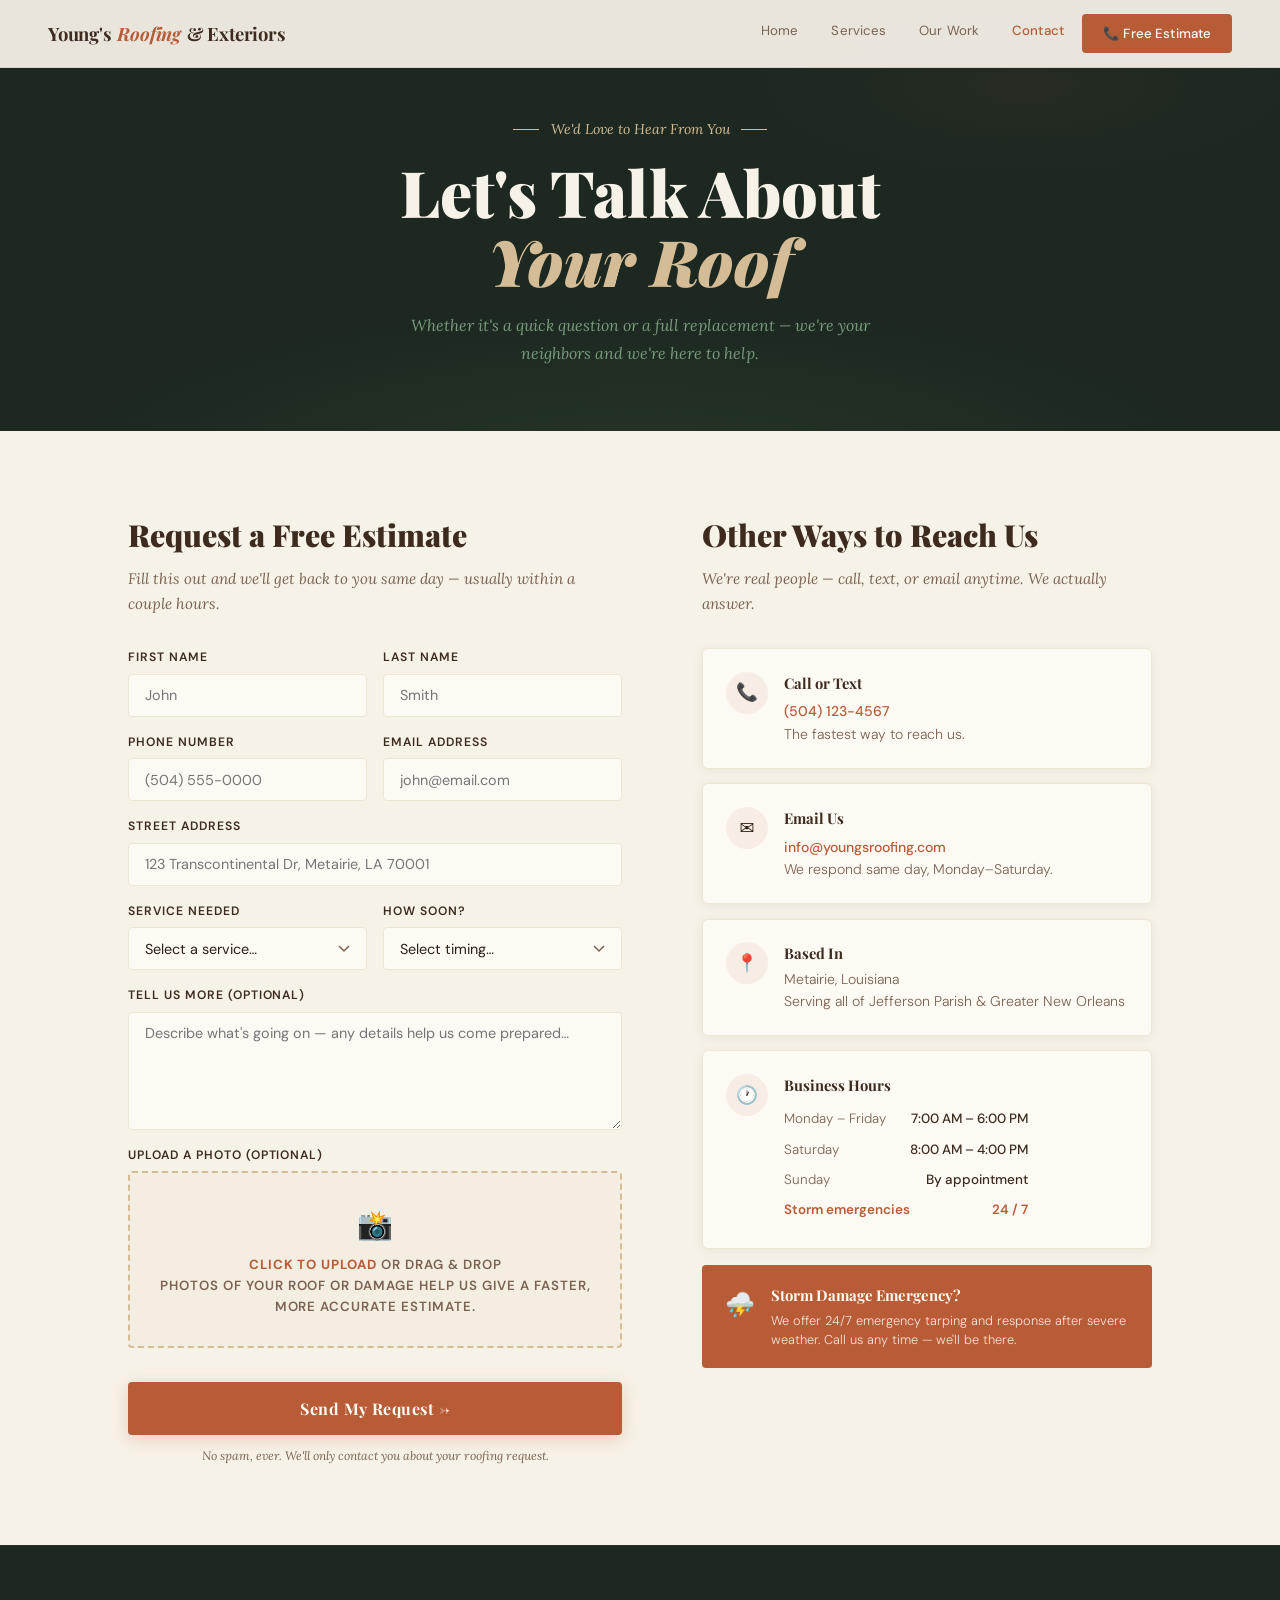
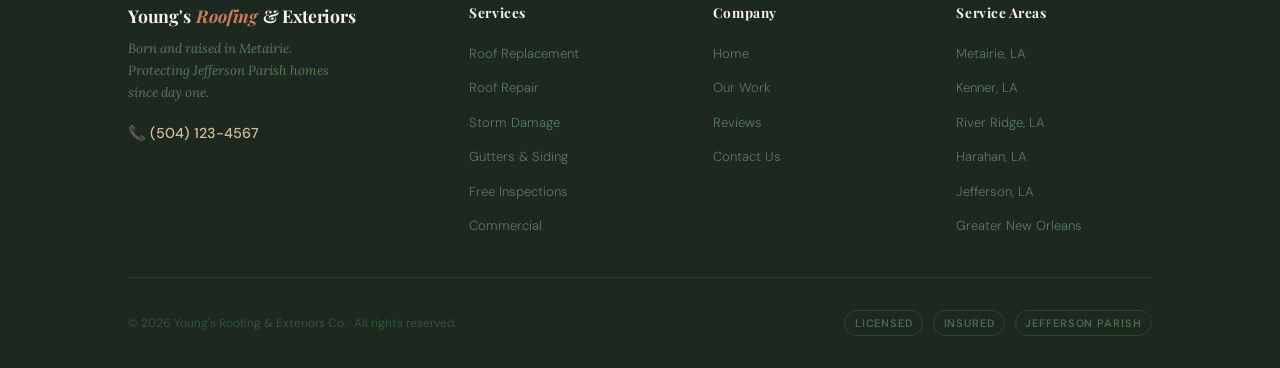
==== contact.html @ 8032e264 "Add files via upload" ====
<!DOCTYPE html>
<html lang="en">
<head>
  <meta charset="UTF-8"/>
  <meta name="viewport" content="width=device-width, initial-scale=1.0"/>
  <title>Contact — Young's Roofing & Exteriors Co.</title>
  <link rel="stylesheet" href="style.css"/>
  <style>
    /* ── LAYOUT ── */
    .contact-body { padding: 5rem 0; }
    .contact-grid {
      display: grid; grid-template-columns: 1.1fr 1fr;
      gap: 5rem; align-items: start;
    }

    /* ── FORM ── */
    .form-block h2 {
      font-family: var(--font-display); font-size: 1.9rem; font-weight: 900;
      color: var(--brown); margin-bottom: 0.4rem;
    }
    .form-block > .subtitle {
      font-family: var(--font-body); font-style: italic;
      color: var(--muted); font-size: 0.95rem; margin-bottom: 2rem; line-height: 1.65;
    }

    .form-row { display: grid; grid-template-columns: 1fr 1fr; gap: 1rem; }
    .field { display: flex; flex-direction: column; gap: 0.38rem; margin-bottom: 1rem; }
    .field label {
      font-size: 0.76rem; font-weight: 600;
      letter-spacing: 0.08em; text-transform: uppercase; color: var(--brown);
    }
    .field input, .field select, .field textarea {
      background: var(--white); border: 1.5px solid var(--parchment);
      border-radius: var(--radius);
      padding: 0.72rem 1rem;
      font-family: var(--font-ui); font-size: 0.9rem; color: var(--text);
      transition: border-color 0.2s, box-shadow 0.2s; outline: none;
      appearance: none;
    }
    .field input:focus, .field select:focus, .field textarea:focus {
      border-color: var(--brick);
      box-shadow: 0 0 0 3px rgba(184,92,56,0.1);
    }
    .field textarea { resize: vertical; min-height: 118px; }
    .field select {
      background-image: url("data:image/svg+xml,%3Csvg xmlns='http://www.w3.org/2000/svg' width='12' height='8'%3E%3Cpath d='M1 1l5 5 5-5' stroke='%237a6352' stroke-width='1.5' fill='none'/%3E%3C/svg%3E");
      background-repeat: no-repeat; background-position: right 1rem center;
      padding-right: 2.5rem;
    }

    /* upload zone */
    .upload-zone {
      border: 2px dashed var(--tan); border-radius: var(--radius);
      padding: 1.8rem; text-align: center; cursor: pointer;
      background: rgba(212,188,150,0.07);
      transition: border-color 0.2s, background 0.2s;
      display: block;
    }
    .upload-zone:hover { border-color: var(--brick); background: rgba(184,92,56,0.04); }
    .upload-zone input { display: none; }
    .upload-icon { font-size: 1.8rem; margin-bottom: 0.45rem; display: block; }
    .upload-zone p { font-size: 0.83rem; color: var(--muted); line-height: 1.55; }
    .upload-zone p strong { color: var(--brick); }

    /* submit */
    .btn-submit {
      width: 100%; background: var(--brick); color: var(--white);
      padding: 1rem; border: none; border-radius: var(--radius);
      font-family: var(--font-display); font-weight: 700; font-size: 1rem;
      letter-spacing: 0.03em; cursor: pointer; margin-top: 1.1rem;
      transition: background 0.2s, transform 0.15s, box-shadow 0.2s;
      box-shadow: 0 4px 18px rgba(184,92,56,0.24);
    }
    .btn-submit:hover { background: var(--brick-dark); transform: translateY(-2px); box-shadow: 0 8px 28px rgba(184,92,56,0.34); }
    .form-note {
      font-size: 0.76rem; color: var(--muted); text-align: center;
      margin-top: 0.7rem; font-family: var(--font-body); font-style: italic;
    }
    .success-msg {
      display: none; background: #eaf5ea; border: 1px solid #a8d4a8;
      border-radius: var(--radius); padding: 1.4rem; text-align: center; margin-top: 1rem;
    }
    .success-msg.show { display: block; }
    .success-msg p { color: var(--moss); font-family: var(--font-body); font-style: italic; font-size: 0.93rem; }

    /* ── INFO COLUMN ── */
    .info-block h2 {
      font-family: var(--font-display); font-size: 1.9rem; font-weight: 900;
      color: var(--brown); margin-bottom: 0.4rem;
    }
    .info-block > .subtitle {
      font-family: var(--font-body); font-style: italic;
      color: var(--muted); font-size: 0.95rem; margin-bottom: 2rem; line-height: 1.65;
    }

    .info-card {
      display: flex; align-items: flex-start; gap: 1rem;
      padding: 1.4rem; margin-bottom: 0.9rem;
    }
    .info-icon {
      width: 42px; height: 42px; flex-shrink: 0;
      background: var(--brick-faint);
      border-radius: 50%;
      display: flex; align-items: center; justify-content: center; font-size: 1.1rem;
    }
    .info-card h3 {
      font-family: var(--font-display); font-weight: 700;
      font-size: 0.92rem; color: var(--brown); margin-bottom: 0.2rem;
    }
    .info-card p, .info-card a {
      font-size: 0.88rem; color: var(--muted); line-height: 1.55; text-decoration: none;
    }
    .info-card a { color: var(--brick); font-weight: 500; transition: color 0.2s; }
    .info-card a:hover { color: var(--brick-dark); }

    .hours-table { width: 100%; font-size: 0.84rem; border-collapse: collapse; margin-top: 0.4rem; }
    .hours-table td { padding: 0.28rem 0; color: var(--muted); }
    .hours-table tr td:last-child { text-align: right; color: var(--brown); font-weight: 500; }
    .hours-table tr.emerg td { color: var(--brick); font-weight: 600; }

    .emergency-card {
      background: var(--brick); color: var(--white);
      border-radius: var(--radius); padding: 1.2rem 1.4rem;
      display: flex; align-items: flex-start; gap: 1rem; margin-top: 1rem;
    }
    .emergency-card .em-icon { font-size: 1.5rem; flex-shrink: 0; margin-top: 0.1rem; }
    .emergency-card h4 { font-family: var(--font-display); font-weight: 700; font-size: 0.93rem; margin-bottom: 0.18rem; }
    .emergency-card p { font-size: 0.8rem; opacity: 0.85; line-height: 1.5; }

    @media (max-width: 960px) {
      .contact-grid { grid-template-columns: 1fr; gap: 3.5rem; }
      .form-row { grid-template-columns: 1fr; }
      .contact-body { padding: 3.5rem 0; }
    }
  </style>
</head>
<body data-page="contact">
<script src="shared.js"></script>

<div class="page-header">
  <div class="page-eyebrow">We'd Love to Hear From You</div>
  <h1>Let's Talk About<br><em>Your Roof</em></h1>
  <p>Whether it's a quick question or a full replacement — we're your neighbors and we're here to help.</p>
</div>

<section class="contact-body">
  <div class="container">
    <div class="contact-grid">

      <!-- FORM -->
      <div class="form-block anim-up">
        <h2>Request a Free Estimate</h2>
        <p class="subtitle">Fill this out and we'll get back to you same day — usually within a couple hours.</p>

        <div class="form-row">
          <div class="field"><label>First Name</label><input type="text" placeholder="John"/></div>
          <div class="field"><label>Last Name</label><input type="text" placeholder="Smith"/></div>
        </div>
        <div class="form-row">
          <div class="field"><label>Phone Number</label><input type="tel" placeholder="(504) 555-0000"/></div>
          <div class="field"><label>Email Address</label><input type="email" placeholder="john@email.com"/></div>
        </div>
        <div class="field"><label>Street Address</label><input type="text" placeholder="123 Transcontinental Dr, Metairie, LA 70001"/></div>
        <div class="form-row">
          <div class="field">
            <label>Service Needed</label>
            <select>
              <option value="">Select a service…</option>
              <option>Roof Replacement</option>
              <option>Roof Repair</option>
              <option>Storm / Hurricane Damage</option>
              <option>Gutters & Siding</option>
              <option>Free Inspection</option>
              <option>Insurance Claim Help</option>
              <option>Commercial Roofing</option>
              <option>Not Sure — Need Advice</option>
            </select>
          </div>
          <div class="field">
            <label>How Soon?</label>
            <select>
              <option value="">Select timing…</option>
              <option>Emergency — ASAP</option>
              <option>Within the week</option>
              <option>Within the month</option>
              <option>Just planning ahead</option>
            </select>
          </div>
        </div>
        <div class="field"><label>Tell Us More (Optional)</label><textarea placeholder="Describe what's going on — any details help us come prepared…"></textarea></div>
        <div class="field">
          <label>Upload a Photo (Optional)</label>
          <label class="upload-zone" for="photo-upload" id="uploadZone">
            <span class="upload-icon">📸</span>
            <p><strong>Click to upload</strong> or drag & drop<br/>Photos of your roof or damage help us give a faster, more accurate estimate.</p>
            <input type="file" id="photo-upload" accept="image/*" multiple/>
          </label>
        </div>
        <button class="btn-submit" id="submitBtn" onclick="handleSubmit(event)">Send My Request →</button>
        <p class="form-note">No spam, ever. We'll only contact you about your roofing request.</p>
        <div class="success-msg" id="successMsg">
          <p>✅ Got it! We'll be in touch within a few hours. In the meantime, feel free to call us at (504) 123-4567.</p>
        </div>
      </div>

      <!-- INFO -->
      <div class="info-block anim-up-2">
        <h2>Other Ways to Reach Us</h2>
        <p class="subtitle">We're real people — call, text, or email anytime. We actually answer.</p>

        <div class="card info-card">
          <div class="info-icon">📞</div>
          <div><h3>Call or Text</h3><a href="tel:+15041234567">(504) 123-4567</a><p>The fastest way to reach us.</p></div>
        </div>
        <div class="card info-card">
          <div class="info-icon">✉️</div>
          <div><h3>Email Us</h3><a href="mailto:info@youngsroofing.com">info@youngsroofing.com</a><p>We respond same day, Monday–Saturday.</p></div>
        </div>
        <div class="card info-card">
          <div class="info-icon">📍</div>
          <div><h3>Based In</h3><p>Metairie, Louisiana<br/>Serving all of Jefferson Parish & Greater New Orleans</p></div>
        </div>
        <div class="card info-card">
          <div class="info-icon">🕐</div>
          <div>
            <h3>Business Hours</h3>
            <table class="hours-table">
              <tr><td>Monday – Friday</td><td>7:00 AM – 6:00 PM</td></tr>
              <tr><td>Saturday</td><td>8:00 AM – 4:00 PM</td></tr>
              <tr><td>Sunday</td><td>By appointment</td></tr>
              <tr class="emerg"><td>Storm emergencies</td><td>24 / 7</td></tr>
            </table>
          </div>
        </div>

        <div class="emergency-card">
          <span class="em-icon">⛈️</span>
          <div>
            <h4>Storm Damage Emergency?</h4>
            <p>We offer 24/7 emergency tarping and response after severe weather. Call us any time — we'll be there.</p>
          </div>
        </div>
      </div>

    </div>
  </div>
</section>

<script>
function handleSubmit(e) {
  e.preventDefault();
  document.getElementById('successMsg').classList.add('show');
  const btn = document.getElementById('submitBtn');
  btn.textContent = '✓ Request Sent!';
  btn.style.background = '#4a6741';
  btn.style.boxShadow = 'none';
  btn.disabled = true;
}
const zone = document.getElementById('uploadZone');
if (zone) {
  zone.addEventListener('dragover', e => { e.preventDefault(); zone.style.borderColor = 'var(--brick)'; });
  zone.addEventListener('dragleave', () => { zone.style.borderColor = 'var(--tan)'; });
  zone.addEventListener('drop', e => {
    e.preventDefault();
    zone.style.borderColor = 'var(--moss)';
    zone.querySelector('p').innerHTML = `<strong>${e.dataTransfer.files.length} file(s) ready to send</strong>`;
  });
  document.getElementById('photo-upload').addEventListener('change', function() {
    if (this.files.length > 0) {
      zone.querySelector('p').innerHTML = `<strong>${this.files.length} file(s) selected</strong>`;
      zone.style.borderColor = 'var(--moss)';
    }
  });
}
</script>
</body>
</html>
---- style.css ----
/* ═══════════════════════════════════════════
   YOUNG'S ROOFING & EXTERIORS CO.
   Shared Stylesheet — All Pages
   Metairie, Louisiana
═══════════════════════════════════════════ */

@import url('https://fonts.googleapis.com/css2?family=Playfair+Display:ital,wght@0,700;0,900;1,700&family=Lora:ital,wght@0,400;0,500;1,400&family=DM+Sans:wght@300;400;500;600&display=swap');

/* ── TOKENS ── */
:root {
  --cream:      #f7f2e8;
  --parchment:  #ede6d3;
  --tan:        #d4bc96;
  --brick:      #b85c38;
  --brick-dark: #8f3d20;
  --brick-faint:rgba(184,92,56,0.08);
  --moss:       #4a6741;
  --moss-faint: rgba(74,103,65,0.12);
  --sky:        #7bafc4;
  --night:      #1c2820;
  --night-mid:  #243028;
  --brown:      #3d2b1f;
  --text:       #2c1e14;
  --muted:      #7a6352;
  --white:      #fdfaf4;
  --border:     rgba(61,43,31,0.12);

  --font-display: 'Playfair Display', Georgia, serif;
  --font-body:    'Lora', Georgia, serif;
  --font-ui:      'DM Sans', system-ui, sans-serif;

  --radius:   4px;
  --shadow-sm:0 2px 12px rgba(61,43,31,0.07);
  --shadow-md:0 6px 28px rgba(61,43,31,0.11);
  --shadow-lg:0 16px 48px rgba(61,43,31,0.14);
}

/* ── RESET ── */
*, *::before, *::after { box-sizing: border-box; margin: 0; padding: 0; }
html { scroll-behavior: smooth; font-size: 16px; }
body {
  background: var(--cream);
  color: var(--text);
  font-family: var(--font-ui);
  font-weight: 300;
  line-height: 1.6;
  overflow-x: hidden;
  -webkit-font-smoothing: antialiased;
}
img { max-width: 100%; display: block; }
a { color: inherit; }

/* ── NAVIGATION ── */
.site-nav {
  position: fixed; top: 0; left: 0; right: 0; z-index: 200;
  display: flex; align-items: center; justify-content: space-between;
  padding: 0 3rem;
  height: 68px;
  background: rgba(247,242,232,0.94);
  backdrop-filter: blur(18px);
  border-bottom: 1px solid var(--border);
  transition: box-shadow 0.3s;
}
.site-nav.scrolled { box-shadow: var(--shadow-md); }

.nav-logo {
  font-family: var(--font-display);
  font-weight: 700;
  font-size: 1.15rem;
  color: var(--brown);
  text-decoration: none;
  display: flex;
  align-items: center;
  gap: 0.1em;
  letter-spacing: -0.01em;
}
.nav-logo .accent { color: var(--brick); font-style: italic; }

.nav-links {
  display: flex;
  list-style: none;
  gap: 0.25rem;
}
.nav-links a {
  display: block;
  padding: 0.4rem 0.9rem;
  border-radius: 2rem;
  font-size: 0.83rem;
  font-weight: 400;
  color: var(--muted);
  text-decoration: none;
  transition: color 0.2s, background 0.2s;
  letter-spacing: 0.01em;
}
.nav-links a:hover { color: var(--brown); background: var(--parchment); }
.nav-links a.active { color: var(--brick); font-weight: 500; }

.nav-cta {
  display: flex;
  align-items: center;
  gap: 0.5rem;
  background: var(--brick);
  color: var(--white) !important;
  padding: 0.55rem 1.3rem !important;
  border-radius: var(--radius) !important;
  font-weight: 500 !important;
  font-size: 0.83rem !important;
  text-decoration: none;
  transition: background 0.2s, transform 0.15s, box-shadow 0.2s !important;
  white-space: nowrap;
}
.nav-cta:hover {
  background: var(--brick-dark) !important;
  transform: translateY(-1px);
  box-shadow: 0 4px 16px rgba(184,92,56,0.3) !important;
}

/* ── PAGE HEADER (inner pages) ── */
.page-header {
  padding: 7rem 3rem 4rem;
  background: var(--night);
  position: relative;
  overflow: hidden;
  text-align: center;
}
.page-header::before {
  content: '';
  position: absolute; inset: 0;
  background:
    radial-gradient(ellipse 70% 60% at 50% 110%, rgba(74,103,65,0.22) 0%, transparent 65%),
    radial-gradient(ellipse 40% 40% at 80% 20%, rgba(184,92,56,0.06) 0%, transparent 60%);
}
.page-header > * { position: relative; z-index: 1; }

.page-eyebrow {
  display: inline-flex;
  align-items: center;
  gap: 0.7rem;
  font-family: var(--font-body);
  font-style: italic;
  font-size: 0.88rem;
  color: var(--tan);
  margin-bottom: 1rem;
}
.page-eyebrow::before,
.page-eyebrow::after { content: ''; width: 26px; height: 1px; background: var(--tan); }

.page-header h1 {
  font-family: var(--font-display);
  font-size: clamp(2.4rem, 5.5vw, 4rem);
  font-weight: 900;
  color: var(--cream);
  line-height: 1.08;
  margin-bottom: 1rem;
}
.page-header h1 em { color: var(--tan); font-style: italic; }

.page-header p {
  font-family: var(--font-body);
  font-style: italic;
  font-size: 1rem;
  color: #7a9a7c;
  max-width: 520px;
  margin: 0 auto;
  line-height: 1.75;
}

/* ── SECTION LABELS ── */
.eyebrow {
  display: inline-flex;
  align-items: center;
  gap: 0.6rem;
  font-family: var(--font-body);
  font-style: italic;
  font-size: 0.88rem;
  color: var(--brick);
  margin-bottom: 0.6rem;
}
.eyebrow::before { content: ''; width: 24px; height: 1px; background: var(--brick); }

.section-title {
  font-family: var(--font-display);
  font-size: clamp(1.9rem, 4vw, 3rem);
  font-weight: 900;
  color: var(--brown);
  line-height: 1.1;
  margin-bottom: 1.2rem;
}
.section-title em { font-style: italic; color: var(--brick); }
.section-title.light { color: var(--cream); }
.section-title.light em { color: var(--tan); }

/* ── BUTTONS ── */
.btn {
  display: inline-flex;
  align-items: center;
  gap: 0.5rem;
  padding: 0.85rem 2rem;
  border-radius: var(--radius);
  font-family: var(--font-ui);
  font-weight: 500;
  font-size: 0.9rem;
  letter-spacing: 0.02em;
  text-decoration: none;
  transition: all 0.2s;
  cursor: pointer;
  border: none;
}
.btn-primary {
  background: var(--brick);
  color: var(--white);
  box-shadow: 0 4px 18px rgba(184,92,56,0.28);
}
.btn-primary:hover {
  background: var(--brick-dark);
  transform: translateY(-2px);
  box-shadow: 0 8px 28px rgba(184,92,56,0.38);
}
.btn-soft {
  background: rgba(255,255,255,0.75);
  color: var(--brown);
  backdrop-filter: blur(8px);
  border: 1px solid var(--border);
}
.btn-soft:hover { background: rgba(255,255,255,0.95); transform: translateY(-2px); }
.btn-outline {
  background: transparent;
  color: var(--white);
  border: 1.5px solid rgba(255,255,255,0.45);
}
.btn-outline:hover { border-color: var(--white); background: rgba(255,255,255,0.1); transform: translateY(-2px); }
.btn-white {
  background: var(--white);
  color: var(--brick);
  font-weight: 600;
}
.btn-white:hover { background: var(--cream); transform: translateY(-2px); }
.btn-ghost {
  background: transparent;
  color: var(--brick);
  border: 1.5px solid rgba(184,92,56,0.35);
}
.btn-ghost:hover { border-color: var(--brick); background: var(--brick-faint); }

/* ── CARDS ── */
.card {
  background: var(--white);
  border: 1px solid var(--parchment);
  border-radius: 6px;
  box-shadow: var(--shadow-sm);
  transition: transform 0.22s, box-shadow 0.22s;
}
.card:hover { transform: translateY(-3px); box-shadow: var(--shadow-md); }

/* ── NEIGHBOURHOOD STRIP ── */
.hood-strip {
  background: var(--night);
  padding: 0.8rem 2rem;
  display: flex;
  align-items: center;
  justify-content: center;
  gap: 0.4rem 2rem;
  flex-wrap: wrap;
  border-bottom: 1px solid rgba(255,255,255,0.05);
}
.hood-strip span {
  font-size: 0.73rem;
  font-weight: 500;
  letter-spacing: 0.12em;
  text-transform: uppercase;
  color: #6a8a6c;
  display: flex;
  align-items: center;
  gap: 0.4rem;
}
.hood-strip span::before { content: '🌿'; font-size: 0.7rem; }

/* ── FOOTER ── */
.site-footer {
  background: var(--night);
  border-top: 1px solid rgba(255,255,255,0.05);
  padding: 3.5rem 3rem 2rem;
}
.footer-top {
  display: grid;
  grid-template-columns: 1.5fr 1fr 1fr 1fr;
  gap: 3rem;
  padding-bottom: 2.5rem;
  border-bottom: 1px solid rgba(255,255,255,0.06);
  margin-bottom: 2rem;
}
.footer-brand .nav-logo { font-size: 1.1rem; color: var(--cream); margin-bottom: 0.5rem; display: inline-flex; }
.footer-brand .nav-logo .accent { color: #c87c5a; }
.footer-tagline {
  font-family: var(--font-body);
  font-style: italic;
  font-size: 0.83rem;
  color: #5a7a5c;
  line-height: 1.65;
  margin-bottom: 1rem;
  max-width: 220px;
}
.footer-phone {
  display: inline-flex;
  align-items: center;
  gap: 0.4rem;
  color: var(--tan);
  text-decoration: none;
  font-weight: 500;
  font-size: 0.9rem;
  transition: color 0.2s;
}
.footer-phone:hover { color: var(--white); }

.footer-col h4 {
  font-family: var(--font-display);
  font-weight: 700;
  font-size: 0.85rem;
  color: var(--cream);
  letter-spacing: 0.04em;
  margin-bottom: 1rem;
}
.footer-col ul { list-style: none; display: flex; flex-direction: column; gap: 0.55rem; }
.footer-col ul a {
  font-size: 0.82rem;
  color: #5a7a5c;
  text-decoration: none;
  transition: color 0.2s;
}
.footer-col ul a:hover { color: var(--tan); }

.footer-bottom {
  display: flex;
  align-items: center;
  justify-content: space-between;
  flex-wrap: wrap;
  gap: 0.5rem;
}
.footer-copy { font-size: 0.75rem; color: #3a5a3c; }
.footer-badges {
  display: flex;
  gap: 0.6rem;
}
.footer-badge {
  font-size: 0.68rem;
  font-weight: 600;
  letter-spacing: 0.08em;
  text-transform: uppercase;
  color: #4a6a4c;
  border: 1px solid #2a4a2c;
  padding: 0.2rem 0.6rem;
  border-radius: 2rem;
}

/* ── ANIMATIONS ── */
@keyframes fadeUp {
  from { opacity: 0; transform: translateY(26px); }
  to   { opacity: 1; transform: translateY(0); }
}
@keyframes fadeIn {
  from { opacity: 0; }
  to   { opacity: 1; }
}
.anim-up { animation: fadeUp 0.7s ease both; }
.anim-up-1 { animation: fadeUp 0.7s 0.1s ease both; }
.anim-up-2 { animation: fadeUp 0.7s 0.2s ease both; }
.anim-up-3 { animation: fadeUp 0.7s 0.3s ease both; }
.anim-up-4 { animation: fadeUp 0.7s 0.4s ease both; }

/* ── MARQUEE ── */
.marquee-bar {
  background: var(--brick);
  overflow: hidden;
  padding: 0.7rem 0;
}
.marquee-track {
  display: flex;
  gap: 2.5rem;
  white-space: nowrap;
  animation: marquee 28s linear infinite;
  width: max-content;
}
.marquee-track span {
  font-family: var(--font-ui);
  font-weight: 600;
  font-size: 0.75rem;
  letter-spacing: 0.18em;
  text-transform: uppercase;
  color: rgba(253,250,244,0.9);
  display: flex;
  align-items: center;
  gap: 2rem;
}
.marquee-track span::after { content: '◆'; font-size: 0.4rem; opacity: 0.6; }
@keyframes marquee {
  from { transform: translateX(0); }
  to   { transform: translateX(-50%); }
}

/* ── UTILS ── */
.container { max-width: 1120px; margin: 0 auto; padding: 0 3rem; }
.text-center { text-align: center; }
.mt-sm { margin-top: 1rem; }
.mt-md { margin-top: 2rem; }
.mt-lg { margin-top: 3.5rem; }

/* ── RESPONSIVE ── */
@media (max-width: 960px) {
  .site-nav { padding: 0 1.5rem; }
  .nav-links { display: none; }
  .container { padding: 0 1.5rem; }
  .page-header { padding: 6rem 1.5rem 3rem; }
  .footer-top { grid-template-columns: 1fr 1fr; gap: 2rem; }
}
@media (max-width: 600px) {
  .footer-top { grid-template-columns: 1fr; }
  .site-footer { padding: 2.5rem 1.5rem 1.5rem; }
}
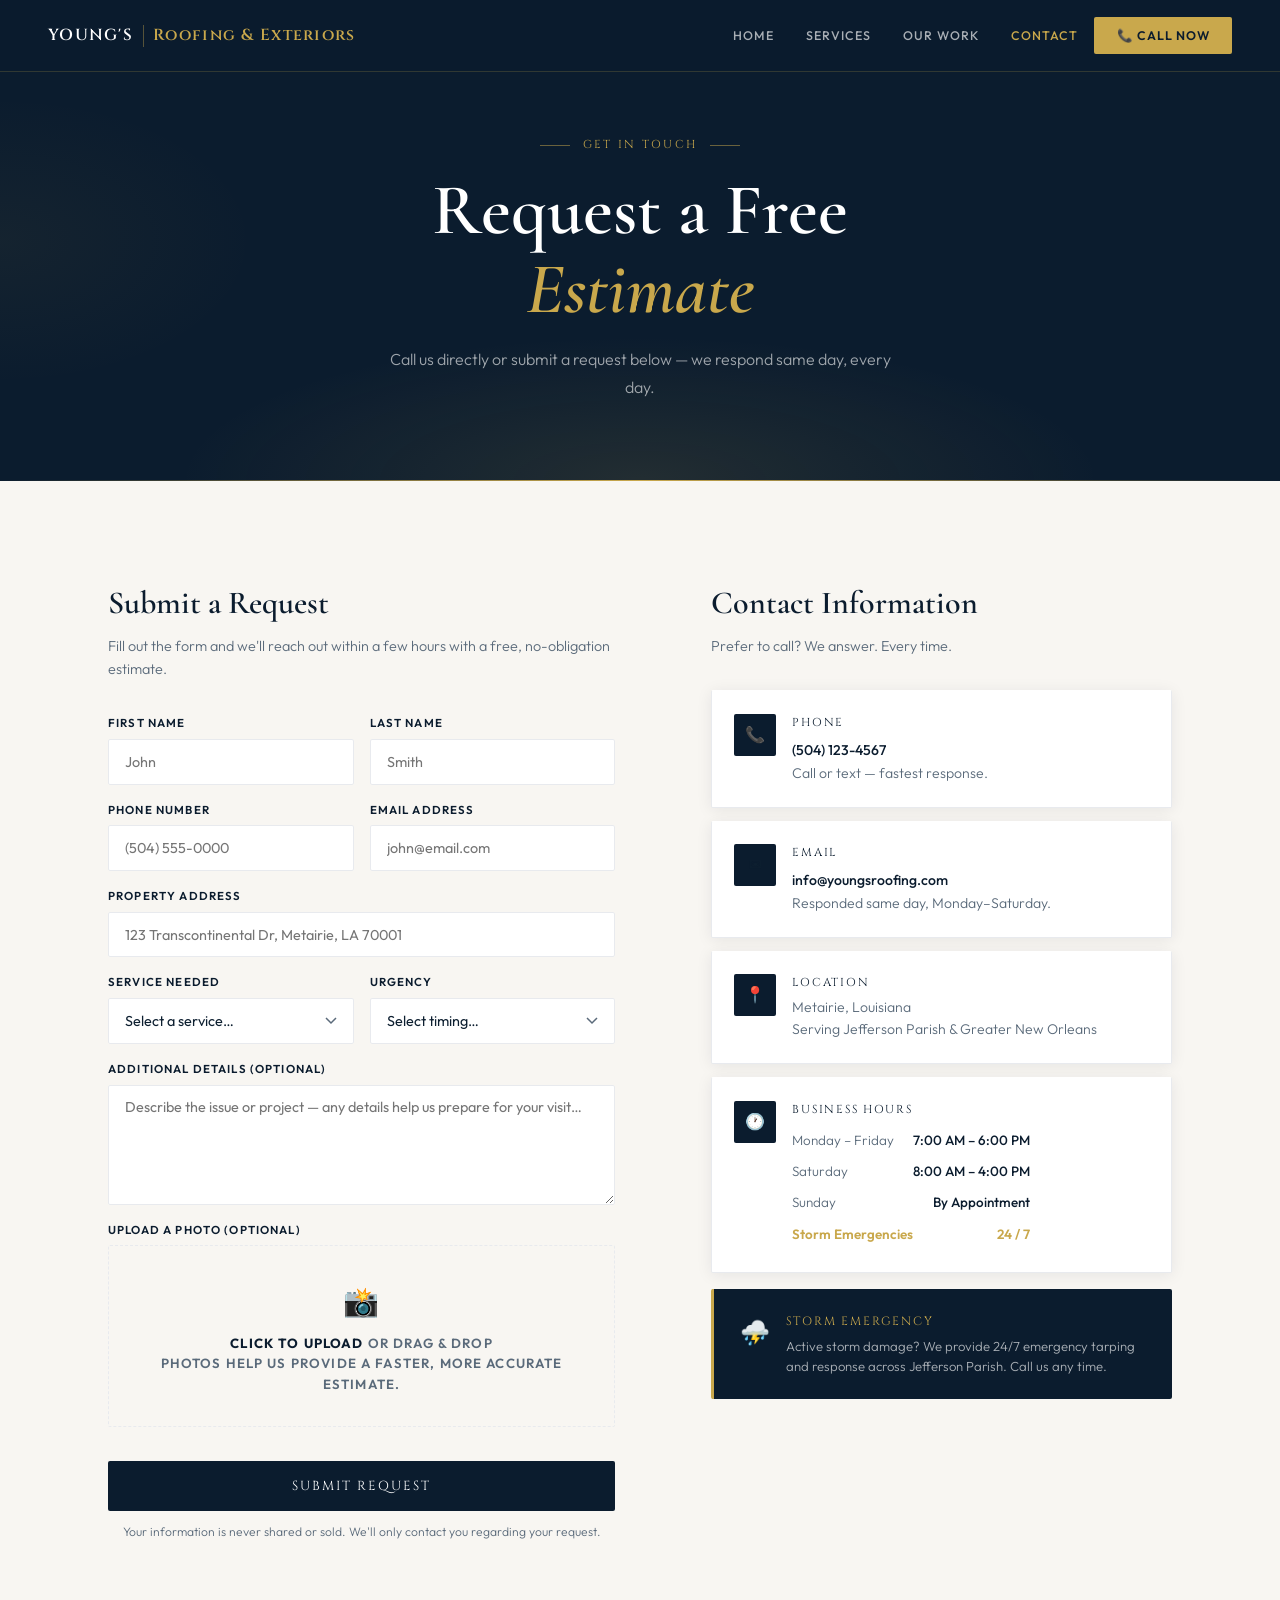
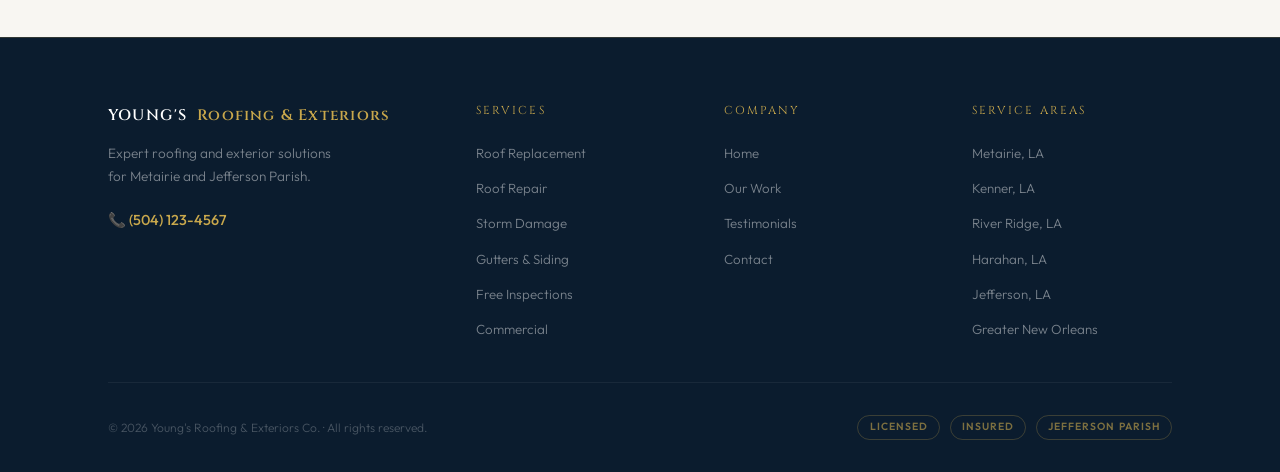
==== commit 287ffc77: "Add files via upload" ====
--- a/contact.html
+++ b/contact.html
@@ -4,153 +4,105 @@
   <meta charset="UTF-8"/>
   <meta name="viewport" content="width=device-width, initial-scale=1.0"/>
   <title>Contact — Young's Roofing & Exteriors Co.</title>
+  <link rel="icon" type="image/svg+xml" href="logo-icon.svg"/>
   <link rel="stylesheet" href="style.css"/>
   <style>
-    /* ── LAYOUT ── */
-    .contact-body { padding: 5rem 0; }
-    .contact-grid {
-      display: grid; grid-template-columns: 1.1fr 1fr;
-      gap: 5rem; align-items: start;
+    .contact-body { padding: 6rem 0; }
+    .contact-grid { display: grid; grid-template-columns: 1.1fr 1fr; gap: 6rem; align-items: start; }
+
+    .form-block h2 { font-family: var(--font-display); font-size: 2rem; font-weight: 600; color: var(--navy); margin-bottom: 0.4rem; }
+    .form-block > .subtitle { font-size: 0.9rem; font-weight: 300; color: var(--muted); margin-bottom: 2rem; line-height: 1.65; }
+
+    .form-row { display: grid; grid-template-columns: 1fr 1fr; gap: 1rem; }
+    .field { display: flex; flex-direction: column; gap: 0.4rem; margin-bottom: 1rem; }
+    .field label { font-size: 0.72rem; font-weight: 600; letter-spacing: 0.1em; text-transform: uppercase; color: var(--navy); }
+    .field input, .field select, .field textarea {
+      background: var(--white); border: 1px solid var(--silver);
+      border-radius: var(--radius); padding: 0.8rem 1rem;
+      font-family: var(--font-ui); font-size: 0.9rem; color: var(--text);
+      transition: border-color 0.2s, box-shadow 0.2s; outline: none; appearance: none;
     }
-
-    /* ── FORM ── */
-    .form-block h2 {
-      font-family: var(--font-display); font-size: 1.9rem; font-weight: 900;
-      color: var(--brown); margin-bottom: 0.4rem;
-    }
-    .form-block > .subtitle {
-      font-family: var(--font-body); font-style: italic;
-      color: var(--muted); font-size: 0.95rem; margin-bottom: 2rem; line-height: 1.65;
-    }
-
-    .form-row { display: grid; grid-template-columns: 1fr 1fr; gap: 1rem; }
-    .field { display: flex; flex-direction: column; gap: 0.38rem; margin-bottom: 1rem; }
-    .field label {
-      font-size: 0.76rem; font-weight: 600;
-      letter-spacing: 0.08em; text-transform: uppercase; color: var(--brown);
-    }
-    .field input, .field select, .field textarea {
-      background: var(--white); border: 1.5px solid var(--parchment);
-      border-radius: var(--radius);
-      padding: 0.72rem 1rem;
-      font-family: var(--font-ui); font-size: 0.9rem; color: var(--text);
-      transition: border-color 0.2s, box-shadow 0.2s; outline: none;
-      appearance: none;
-    }
-    .field input:focus, .field select:focus, .field textarea:focus {
-      border-color: var(--brick);
-      box-shadow: 0 0 0 3px rgba(184,92,56,0.1);
-    }
-    .field textarea { resize: vertical; min-height: 118px; }
-    .field select {
-      background-image: url("data:image/svg+xml,%3Csvg xmlns='http://www.w3.org/2000/svg' width='12' height='8'%3E%3Cpath d='M1 1l5 5 5-5' stroke='%237a6352' stroke-width='1.5' fill='none'/%3E%3C/svg%3E");
-      background-repeat: no-repeat; background-position: right 1rem center;
-      padding-right: 2.5rem;
-    }
-
-    /* upload zone */
-    .upload-zone {
-      border: 2px dashed var(--tan); border-radius: var(--radius);
-      padding: 1.8rem; text-align: center; cursor: pointer;
-      background: rgba(212,188,150,0.07);
-      transition: border-color 0.2s, background 0.2s;
-      display: block;
-    }
-    .upload-zone:hover { border-color: var(--brick); background: rgba(184,92,56,0.04); }
+    .field input:focus, .field select:focus, .field textarea:focus { border-color: var(--navy); box-shadow: 0 0 0 3px rgba(11,28,46,0.07); }
+    .field textarea { resize: vertical; min-height: 120px; }
+    .field select { background-image: url("data:image/svg+xml,%3Csvg xmlns='http://www.w3.org/2000/svg' width='12' height='8'%3E%3Cpath d='M1 1l5 5 5-5' stroke='%235a6a7a' stroke-width='1.5' fill='none'/%3E%3C/svg%3E"); background-repeat: no-repeat; background-position: right 1rem center; padding-right: 2.5rem; }
+
+    .upload-zone { border: 1.5px dashed var(--silver); border-radius: var(--radius); padding: 2rem; text-align: center; cursor: pointer; background: var(--off-white); transition: border-color 0.2s, background 0.2s; display: block; }
+    .upload-zone:hover { border-color: var(--navy); background: var(--white); }
     .upload-zone input { display: none; }
-    .upload-icon { font-size: 1.8rem; margin-bottom: 0.45rem; display: block; }
+    .upload-icon { font-size: 1.8rem; margin-bottom: 0.5rem; display: block; }
     .upload-zone p { font-size: 0.83rem; color: var(--muted); line-height: 1.55; }
-    .upload-zone p strong { color: var(--brick); }
-
-    /* submit */
-    .btn-submit {
-      width: 100%; background: var(--brick); color: var(--white);
-      padding: 1rem; border: none; border-radius: var(--radius);
-      font-family: var(--font-display); font-weight: 700; font-size: 1rem;
-      letter-spacing: 0.03em; cursor: pointer; margin-top: 1.1rem;
-      transition: background 0.2s, transform 0.15s, box-shadow 0.2s;
-      box-shadow: 0 4px 18px rgba(184,92,56,0.24);
-    }
-    .btn-submit:hover { background: var(--brick-dark); transform: translateY(-2px); box-shadow: 0 8px 28px rgba(184,92,56,0.34); }
-    .form-note {
-      font-size: 0.76rem; color: var(--muted); text-align: center;
-      margin-top: 0.7rem; font-family: var(--font-body); font-style: italic;
-    }
-    .success-msg {
-      display: none; background: #eaf5ea; border: 1px solid #a8d4a8;
-      border-radius: var(--radius); padding: 1.4rem; text-align: center; margin-top: 1rem;
-    }
+    .upload-zone p strong { color: var(--navy); }
+
+    .btn-submit { width: 100%; background: var(--navy); color: var(--white); padding: 1rem; border: none; border-radius: var(--radius); font-family: var(--font-caps); font-weight: 400; font-size: 0.82rem; letter-spacing: 0.15em; text-transform: uppercase; cursor: pointer; margin-top: 1.1rem; transition: background 0.2s, transform 0.15s, box-shadow 0.2s; }
+    .btn-submit:hover { background: var(--navy-light); transform: translateY(-2px); box-shadow: var(--shadow-md); }
+
+    .form-note { font-size: 0.76rem; color: var(--muted); text-align: center; margin-top: 0.7rem; }
+    .success-msg { display: none; background: #f0f8f0; border: 1px solid #a8d4a8; border-radius: var(--radius); padding: 1.4rem; text-align: center; margin-top: 1rem; }
     .success-msg.show { display: block; }
-    .success-msg p { color: var(--moss); font-family: var(--font-body); font-style: italic; font-size: 0.93rem; }
-
-    /* ── INFO COLUMN ── */
-    .info-block h2 {
-      font-family: var(--font-display); font-size: 1.9rem; font-weight: 900;
-      color: var(--brown); margin-bottom: 0.4rem;
-    }
-    .info-block > .subtitle {
-      font-family: var(--font-body); font-style: italic;
-      color: var(--muted); font-size: 0.95rem; margin-bottom: 2rem; line-height: 1.65;
-    }
-
-    .info-card {
-      display: flex; align-items: flex-start; gap: 1rem;
-      padding: 1.4rem; margin-bottom: 0.9rem;
-    }
-    .info-icon {
-      width: 42px; height: 42px; flex-shrink: 0;
-      background: var(--brick-faint);
-      border-radius: 50%;
-      display: flex; align-items: center; justify-content: center; font-size: 1.1rem;
-    }
-    .info-card h3 {
-      font-family: var(--font-display); font-weight: 700;
-      font-size: 0.92rem; color: var(--brown); margin-bottom: 0.2rem;
-    }
-    .info-card p, .info-card a {
-      font-size: 0.88rem; color: var(--muted); line-height: 1.55; text-decoration: none;
-    }
-    .info-card a { color: var(--brick); font-weight: 500; transition: color 0.2s; }
-    .info-card a:hover { color: var(--brick-dark); }
+    .success-msg p { color: #2a6a2a; font-size: 0.93rem; }
+
+    .info-block h2 { font-family: var(--font-display); font-size: 2rem; font-weight: 600; color: var(--navy); margin-bottom: 0.4rem; }
+    .info-block > .subtitle { font-size: 0.9rem; font-weight: 300; color: var(--muted); margin-bottom: 2rem; line-height: 1.65; }
+
+    .info-card { display: flex; align-items: flex-start; gap: 1rem; padding: 1.4rem; margin-bottom: 0.8rem; border-top: 1px solid transparent; }
+    .info-card:hover { border-top-color: var(--gold); }
+    .info-icon { width: 42px; height: 42px; flex-shrink: 0; background: var(--navy); border-radius: var(--radius); display: flex; align-items: center; justify-content: center; font-size: 1rem; }
+    .info-card h3 { font-family: var(--font-caps); font-weight: 400; font-size: 0.72rem; letter-spacing: 0.15em; text-transform: uppercase; color: var(--navy); margin-bottom: 0.3rem; }
+    .info-card p, .info-card a { font-size: 0.88rem; color: var(--muted); line-height: 1.55; text-decoration: none; }
+    .info-card a { color: var(--navy); font-weight: 500; transition: color 0.2s; }
+    .info-card a:hover { color: var(--gold); }
 
     .hours-table { width: 100%; font-size: 0.84rem; border-collapse: collapse; margin-top: 0.4rem; }
-    .hours-table td { padding: 0.28rem 0; color: var(--muted); }
-    .hours-table tr td:last-child { text-align: right; color: var(--brown); font-weight: 500; }
-    .hours-table tr.emerg td { color: var(--brick); font-weight: 600; }
-
-    .emergency-card {
-      background: var(--brick); color: var(--white);
-      border-radius: var(--radius); padding: 1.2rem 1.4rem;
-      display: flex; align-items: flex-start; gap: 1rem; margin-top: 1rem;
-    }
+    .hours-table td { padding: 0.3rem 0; color: var(--muted); }
+    .hours-table tr td:last-child { text-align: right; color: var(--navy); font-weight: 500; }
+    .hours-table tr.emerg td { color: var(--gold); font-weight: 600; }
+
+    .emergency-card { background: var(--navy); color: var(--white); border-radius: var(--radius); padding: 1.4rem 1.6rem; display: flex; align-items: flex-start; gap: 1rem; margin-top: 1rem; border-left: 3px solid var(--gold); }
     .emergency-card .em-icon { font-size: 1.5rem; flex-shrink: 0; margin-top: 0.1rem; }
-    .emergency-card h4 { font-family: var(--font-display); font-weight: 700; font-size: 0.93rem; margin-bottom: 0.18rem; }
-    .emergency-card p { font-size: 0.8rem; opacity: 0.85; line-height: 1.5; }
+    .emergency-card h4 { font-family: var(--font-caps); font-weight: 400; font-size: 0.75rem; letter-spacing: 0.15em; text-transform: uppercase; color: var(--gold); margin-bottom: 0.3rem; }
+    .emergency-card p { font-size: 0.82rem; color: rgba(255,255,255,0.65); line-height: 1.55; }
 
     @media (max-width: 960px) {
-      .contact-grid { grid-template-columns: 1fr; gap: 3.5rem; }
+      .contact-grid { grid-template-columns: 1fr; gap: 4rem; }
       .form-row { grid-template-columns: 1fr; }
-      .contact-body { padding: 3.5rem 0; }
+      .contact-body { padding: 4rem 0; }
     }
   </style>
 </head>
-<body data-page="contact">
-<script src="shared.js"></script>
+<body>
+
+<nav class="site-nav" id="siteNav">
+  <a href="index.html" class="nav-logo"><span>YOUNG'S</span><span class="nav-logo-divider"></span><span class="accent">Roofing & Exteriors</span></a>
+  <ul class="nav-links">
+    <li><a href="index.html">Home</a></li>
+    <li><a href="services.html">Services</a></li>
+    <li><a href="gallery.html">Our Work</a></li>
+    <li><a href="contact.html" class="active">Contact</a></li>
+    <li><a href="tel:+15041234567" class="nav-cta">📞 Call Now</a></li>
+  </ul>
+  <button class="nav-hamburger" id="burger" onclick="toggleMenu()" aria-label="Menu"><span></span><span></span><span></span></button>
+</nav>
+<div id="mobileMenu" style="display:none;position:fixed;top:72px;left:0;right:0;background:#0b1c2e;z-index:9999;flex-direction:column;padding:0.5rem 0 1rem;border-top:2px solid #c9a84c;border-bottom:1px solid rgba(201,168,76,0.2);box-shadow:0 8px 32px rgba(0,0,0,0.4);">
+  <a href="index.html" onclick="closeMenu()" style="display:block;padding:1rem 1.5rem;font-size:0.85rem;font-weight:500;color:rgba(255,255,255,0.75);border-bottom:1px solid rgba(255,255,255,0.06);text-decoration:none;letter-spacing:0.08em;text-transform:uppercase;">Home</a>
+  <a href="services.html" onclick="closeMenu()" style="display:block;padding:1rem 1.5rem;font-size:0.85rem;font-weight:500;color:rgba(255,255,255,0.75);border-bottom:1px solid rgba(255,255,255,0.06);text-decoration:none;letter-spacing:0.08em;text-transform:uppercase;">Services</a>
+  <a href="gallery.html" onclick="closeMenu()" style="display:block;padding:1rem 1.5rem;font-size:0.85rem;font-weight:500;color:rgba(255,255,255,0.75);border-bottom:1px solid rgba(255,255,255,0.06);text-decoration:none;letter-spacing:0.08em;text-transform:uppercase;">Our Work</a>
+  <a href="contact.html" onclick="closeMenu()" style="display:block;padding:1rem 1.5rem;font-size:0.85rem;font-weight:500;color:var(--gold);border-bottom:1px solid rgba(255,255,255,0.06);text-decoration:none;letter-spacing:0.08em;text-transform:uppercase;">Contact</a>
+  <div style="padding:1rem 1.5rem;"><a href="tel:+15041234567" style="display:block;background:#c9a84c;color:#0b1c2e;text-align:center;padding:1rem;font-size:0.85rem;font-weight:700;text-decoration:none;letter-spacing:0.1em;text-transform:uppercase;">📞 Call Now — (504) 123-4567</a></div>
+</div>
+<script>function toggleMenu(){var m=document.getElementById('mobileMenu'),b=document.getElementById('burger'),o=m.style.display==='flex';m.style.display=o?'none':'flex';b.classList.toggle('is-open',!o);}function closeMenu(){document.getElementById('mobileMenu').style.display='none';document.getElementById('burger').classList.remove('is-open');}window.addEventListener('scroll',function(){document.getElementById('siteNav').classList.toggle('scrolled',window.scrollY>20);},{passive:true});</script>
 
 <div class="page-header">
-  <div class="page-eyebrow">We'd Love to Hear From You</div>
-  <h1>Let's Talk About<br><em>Your Roof</em></h1>
-  <p>Whether it's a quick question or a full replacement — we're your neighbors and we're here to help.</p>
+  <div class="page-eyebrow">Get in Touch</div>
+  <h1>Request a Free<br><em>Estimate</em></h1>
+  <p>Call us directly or submit a request below — we respond same day, every day.</p>
 </div>
 
 <section class="contact-body">
   <div class="container">
     <div class="contact-grid">
-
-      <!-- FORM -->
       <div class="form-block anim-up">
-        <h2>Request a Free Estimate</h2>
-        <p class="subtitle">Fill this out and we'll get back to you same day — usually within a couple hours.</p>
+        <h2>Submit a Request</h2>
+        <p class="subtitle">Fill out the form and we'll reach out within a few hours with a free, no-obligation estimate.</p>
 
         <div class="form-row">
           <div class="field"><label>First Name</label><input type="text" placeholder="John"/></div>
@@ -160,7 +112,7 @@
           <div class="field"><label>Phone Number</label><input type="tel" placeholder="(504) 555-0000"/></div>
           <div class="field"><label>Email Address</label><input type="email" placeholder="john@email.com"/></div>
         </div>
-        <div class="field"><label>Street Address</label><input type="text" placeholder="123 Transcontinental Dr, Metairie, LA 70001"/></div>
+        <div class="field"><label>Property Address</label><input type="text" placeholder="123 Transcontinental Dr, Metairie, LA 70001"/></div>
         <div class="form-row">
           <div class="field">
             <label>Service Needed</label>
@@ -177,7 +129,7 @@
             </select>
           </div>
           <div class="field">
-            <label>How Soon?</label>
+            <label>Urgency</label>
             <select>
               <option value="">Select timing…</option>
               <option>Emergency — ASAP</option>
@@ -187,38 +139,37 @@
             </select>
           </div>
         </div>
-        <div class="field"><label>Tell Us More (Optional)</label><textarea placeholder="Describe what's going on — any details help us come prepared…"></textarea></div>
+        <div class="field"><label>Additional Details (Optional)</label><textarea placeholder="Describe the issue or project — any details help us prepare for your visit…"></textarea></div>
         <div class="field">
           <label>Upload a Photo (Optional)</label>
           <label class="upload-zone" for="photo-upload" id="uploadZone">
             <span class="upload-icon">📸</span>
-            <p><strong>Click to upload</strong> or drag & drop<br/>Photos of your roof or damage help us give a faster, more accurate estimate.</p>
+            <p><strong>Click to upload</strong> or drag & drop<br/>Photos help us provide a faster, more accurate estimate.</p>
             <input type="file" id="photo-upload" accept="image/*" multiple/>
           </label>
         </div>
-        <button class="btn-submit" id="submitBtn" onclick="handleSubmit(event)">Send My Request →</button>
-        <p class="form-note">No spam, ever. We'll only contact you about your roofing request.</p>
+        <button class="btn-submit" id="submitBtn" onclick="handleSubmit(event)">Submit Request</button>
+        <p class="form-note">Your information is never shared or sold. We'll only contact you regarding your request.</p>
         <div class="success-msg" id="successMsg">
-          <p>✅ Got it! We'll be in touch within a few hours. In the meantime, feel free to call us at (504) 123-4567.</p>
+          <p>✅ Request received. We'll be in touch within a few hours. You can also reach us directly at (504) 123-4567.</p>
         </div>
       </div>
 
-      <!-- INFO -->
       <div class="info-block anim-up-2">
-        <h2>Other Ways to Reach Us</h2>
-        <p class="subtitle">We're real people — call, text, or email anytime. We actually answer.</p>
+        <h2>Contact Information</h2>
+        <p class="subtitle">Prefer to call? We answer. Every time.</p>
 
         <div class="card info-card">
           <div class="info-icon">📞</div>
-          <div><h3>Call or Text</h3><a href="tel:+15041234567">(504) 123-4567</a><p>The fastest way to reach us.</p></div>
+          <div><h3>Phone</h3><a href="tel:+15041234567">(504) 123-4567</a><p>Call or text — fastest response.</p></div>
         </div>
         <div class="card info-card">
           <div class="info-icon">✉️</div>
-          <div><h3>Email Us</h3><a href="mailto:info@youngsroofing.com">info@youngsroofing.com</a><p>We respond same day, Monday–Saturday.</p></div>
+          <div><h3>Email</h3><a href="mailto:info@youngsroofing.com">info@youngsroofing.com</a><p>Responded same day, Monday–Saturday.</p></div>
         </div>
         <div class="card info-card">
           <div class="info-icon">📍</div>
-          <div><h3>Based In</h3><p>Metairie, Louisiana<br/>Serving all of Jefferson Parish & Greater New Orleans</p></div>
+          <div><h3>Location</h3><p>Metairie, Louisiana<br/>Serving Jefferson Parish & Greater New Orleans</p></div>
         </div>
         <div class="card info-card">
           <div class="info-icon">🕐</div>
@@ -227,8 +178,8 @@
             <table class="hours-table">
               <tr><td>Monday – Friday</td><td>7:00 AM – 6:00 PM</td></tr>
               <tr><td>Saturday</td><td>8:00 AM – 4:00 PM</td></tr>
-              <tr><td>Sunday</td><td>By appointment</td></tr>
-              <tr class="emerg"><td>Storm emergencies</td><td>24 / 7</td></tr>
+              <tr><td>Sunday</td><td>By Appointment</td></tr>
+              <tr class="emerg"><td>Storm Emergencies</td><td>24 / 7</td></tr>
             </table>
           </div>
         </div>
@@ -236,42 +187,38 @@
         <div class="emergency-card">
           <span class="em-icon">⛈️</span>
           <div>
-            <h4>Storm Damage Emergency?</h4>
-            <p>We offer 24/7 emergency tarping and response after severe weather. Call us any time — we'll be there.</p>
+            <h4>Storm Emergency</h4>
+            <p>Active storm damage? We provide 24/7 emergency tarping and response across Jefferson Parish. Call us any time.</p>
           </div>
         </div>
       </div>
-
     </div>
   </div>
 </section>
 
+<footer class="site-footer">
+  <div class="container">
+    <div class="footer-top">
+      <div class="footer-brand">
+        <a href="index.html" class="nav-logo" style="color:var(--white);margin-bottom:0.8rem;">YOUNG'S <span class="accent" style="color:var(--gold);">Roofing & Exteriors</span></a>
+        <p class="footer-tagline">Expert roofing and exterior solutions for Metairie and Jefferson Parish.</p>
+        <a href="tel:+15041234567" class="footer-phone">📞 (504) 123-4567</a>
+      </div>
+      <div class="footer-col"><h4>Services</h4><ul><li><a href="services.html#replacement">Roof Replacement</a></li><li><a href="services.html#repair">Roof Repair</a></li><li><a href="services.html#storm">Storm Damage</a></li><li><a href="services.html#gutters">Gutters & Siding</a></li><li><a href="services.html#inspection">Free Inspections</a></li><li><a href="services.html#commercial">Commercial</a></li></ul></div>
+      <div class="footer-col"><h4>Company</h4><ul><li><a href="index.html">Home</a></li><li><a href="gallery.html">Our Work</a></li><li><a href="index.html#reviews">Testimonials</a></li><li><a href="contact.html">Contact</a></li></ul></div>
+      <div class="footer-col"><h4>Service Areas</h4><ul><li><a href="contact.html">Metairie, LA</a></li><li><a href="contact.html">Kenner, LA</a></li><li><a href="contact.html">River Ridge, LA</a></li><li><a href="contact.html">Harahan, LA</a></li><li><a href="contact.html">Jefferson, LA</a></li><li><a href="contact.html">Greater New Orleans</a></li></ul></div>
+    </div>
+    <div class="footer-bottom">
+      <p class="footer-copy">© 2026 Young's Roofing & Exteriors Co. · All rights reserved.</p>
+      <div class="footer-badges"><span class="footer-badge">Licensed</span><span class="footer-badge">Insured</span><span class="footer-badge">Jefferson Parish</span></div>
+    </div>
+  </div>
+</footer>
+
 <script>
-function handleSubmit(e) {
-  e.preventDefault();
-  document.getElementById('successMsg').classList.add('show');
-  const btn = document.getElementById('submitBtn');
-  btn.textContent = '✓ Request Sent!';
-  btn.style.background = '#4a6741';
-  btn.style.boxShadow = 'none';
-  btn.disabled = true;
-}
-const zone = document.getElementById('uploadZone');
-if (zone) {
-  zone.addEventListener('dragover', e => { e.preventDefault(); zone.style.borderColor = 'var(--brick)'; });
-  zone.addEventListener('dragleave', () => { zone.style.borderColor = 'var(--tan)'; });
-  zone.addEventListener('drop', e => {
-    e.preventDefault();
-    zone.style.borderColor = 'var(--moss)';
-    zone.querySelector('p').innerHTML = `<strong>${e.dataTransfer.files.length} file(s) ready to send</strong>`;
-  });
-  document.getElementById('photo-upload').addEventListener('change', function() {
-    if (this.files.length > 0) {
-      zone.querySelector('p').innerHTML = `<strong>${this.files.length} file(s) selected</strong>`;
-      zone.style.borderColor = 'var(--moss)';
-    }
-  });
-}
+function handleSubmit(e){e.preventDefault();document.getElementById('successMsg').classList.add('show');var btn=document.getElementById('submitBtn');btn.textContent='✓ Request Submitted';btn.style.background='#1a3a56';btn.disabled=true;}
+var zone=document.getElementById('uploadZone');
+if(zone){zone.addEventListener('dragover',function(e){e.preventDefault();zone.style.borderColor='var(--navy)';});zone.addEventListener('dragleave',function(){zone.style.borderColor='var(--silver)';});document.getElementById('photo-upload').addEventListener('change',function(){if(this.files.length>0){zone.querySelector('p').innerHTML='<strong>'+this.files.length+' file(s) selected</strong>';zone.style.borderColor='var(--navy)';}});}
 </script>
 </body>
 </html>
--- a/style.css
+++ b/style.css
@@ -1,415 +1,245 @@
 /* ═══════════════════════════════════════════
    YOUNG'S ROOFING & EXTERIORS CO.
-   Shared Stylesheet — All Pages
+   Premium Theme — Navy · White · Gold
    Metairie, Louisiana
 ═══════════════════════════════════════════ */
 
-@import url('https://fonts.googleapis.com/css2?family=Playfair+Display:ital,wght@0,700;0,900;1,700&family=Lora:ital,wght@0,400;0,500;1,400&family=DM+Sans:wght@300;400;500;600&display=swap');
-
-/* ── TOKENS ── */
+@import url('https://fonts.googleapis.com/css2?family=Cormorant+Garamond:ital,wght@0,500;0,600;0,700;1,500;1,600&family=Outfit:wght@300;400;500;600&family=Cinzel:wght@400;600&display=swap');
+
 :root {
-  --cream:      #f7f2e8;
-  --parchment:  #ede6d3;
-  --tan:        #d4bc96;
-  --brick:      #b85c38;
-  --brick-dark: #8f3d20;
-  --brick-faint:rgba(184,92,56,0.08);
-  --moss:       #4a6741;
-  --moss-faint: rgba(74,103,65,0.12);
-  --sky:        #7bafc4;
-  --night:      #1c2820;
-  --night-mid:  #243028;
-  --brown:      #3d2b1f;
-  --text:       #2c1e14;
-  --muted:      #7a6352;
-  --white:      #fdfaf4;
-  --border:     rgba(61,43,31,0.12);
-
-  --font-display: 'Playfair Display', Georgia, serif;
-  --font-body:    'Lora', Georgia, serif;
-  --font-ui:      'DM Sans', system-ui, sans-serif;
-
-  --radius:   4px;
-  --shadow-sm:0 2px 12px rgba(61,43,31,0.07);
-  --shadow-md:0 6px 28px rgba(61,43,31,0.11);
-  --shadow-lg:0 16px 48px rgba(61,43,31,0.14);
-}
-
-/* ── RESET ── */
+  --navy:       #0b1c2e;
+  --navy-mid:   #112840;
+  --navy-light: #1a3a56;
+  --gold:       #c9a84c;
+  --gold-light: #e2c47a;
+  --gold-faint: rgba(201,168,76,0.1);
+  --white:      #ffffff;
+  --off-white:  #f8f6f2;
+  --silver:     #e8eaee;
+  --text:       #0d1f30;
+  --muted:      #5a6a7a;
+  --border:     rgba(11,28,46,0.1);
+  --border-gold:rgba(201,168,76,0.25);
+
+  --font-display: 'Cormorant Garamond', Georgia, serif;
+  --font-caps:    'Cinzel', Georgia, serif;
+  --font-ui:      'Outfit', system-ui, sans-serif;
+
+  --radius:    2px;
+  --shadow-sm: 0 2px 16px rgba(11,28,46,0.08);
+  --shadow-md: 0 8px 32px rgba(11,28,46,0.12);
+  --shadow-lg: 0 20px 60px rgba(11,28,46,0.18);
+}
+
 *, *::before, *::after { box-sizing: border-box; margin: 0; padding: 0; }
 html { scroll-behavior: smooth; font-size: 16px; }
 body {
-  background: var(--cream);
+  background: var(--off-white);
   color: var(--text);
   font-family: var(--font-ui);
   font-weight: 300;
   line-height: 1.6;
-  overflow-x: hidden;
   -webkit-font-smoothing: antialiased;
 }
 img { max-width: 100%; display: block; }
 a { color: inherit; }
 
-/* ── NAVIGATION ── */
+/* ── NAV ── */
 .site-nav {
-  position: fixed; top: 0; left: 0; right: 0; z-index: 200;
+  position: fixed; top: 0; left: 0; right: 0; z-index: 1000;
   display: flex; align-items: center; justify-content: space-between;
-  padding: 0 3rem;
-  height: 68px;
-  background: rgba(247,242,232,0.94);
-  backdrop-filter: blur(18px);
-  border-bottom: 1px solid var(--border);
+  padding: 0 3rem; height: 72px;
+  background: rgba(11,28,46,0.97);
+  backdrop-filter: blur(20px);
+  -webkit-backdrop-filter: blur(20px);
+  border-bottom: 1px solid rgba(201,168,76,0.2);
   transition: box-shadow 0.3s;
 }
-.site-nav.scrolled { box-shadow: var(--shadow-md); }
+.site-nav.scrolled { box-shadow: 0 4px 30px rgba(0,0,0,0.3); }
 
 .nav-logo {
-  font-family: var(--font-display);
-  font-weight: 700;
-  font-size: 1.15rem;
-  color: var(--brown);
-  text-decoration: none;
-  display: flex;
-  align-items: center;
-  gap: 0.1em;
-  letter-spacing: -0.01em;
-}
-.nav-logo .accent { color: var(--brick); font-style: italic; }
+  font-family: var(--font-caps);
+  font-weight: 600; font-size: 1rem;
+  color: var(--white); text-decoration: none;
+  display: flex; align-items: center; gap: 0.6rem;
+  letter-spacing: 0.08em; flex-shrink: 0; z-index: 1001;
+}
+.nav-logo .accent { color: var(--gold); }
+.nav-logo-divider { width: 1px; height: 22px; background: rgba(201,168,76,0.4); }
 
 .nav-links {
-  display: flex;
-  list-style: none;
-  gap: 0.25rem;
+  display: flex; list-style: none;
+  gap: 0rem; align-items: center;
 }
 .nav-links a {
-  display: block;
-  padding: 0.4rem 0.9rem;
-  border-radius: 2rem;
-  font-size: 0.83rem;
-  font-weight: 400;
-  color: var(--muted);
-  text-decoration: none;
-  transition: color 0.2s, background 0.2s;
-  letter-spacing: 0.01em;
-}
-.nav-links a:hover { color: var(--brown); background: var(--parchment); }
-.nav-links a.active { color: var(--brick); font-weight: 500; }
+  display: block; padding: 0.4rem 1rem;
+  font-family: var(--font-ui); font-size: 0.78rem; font-weight: 500;
+  color: rgba(255,255,255,0.65); text-decoration: none;
+  transition: color 0.2s; letter-spacing: 0.08em; text-transform: uppercase;
+  white-space: nowrap;
+}
+.nav-links a:hover { color: var(--gold); }
+.nav-links a.active { color: var(--gold); }
 
 .nav-cta {
-  display: flex;
-  align-items: center;
-  gap: 0.5rem;
-  background: var(--brick);
-  color: var(--white) !important;
-  padding: 0.55rem 1.3rem !important;
-  border-radius: var(--radius) !important;
-  font-weight: 500 !important;
-  font-size: 0.83rem !important;
-  text-decoration: none;
-  transition: background 0.2s, transform 0.15s, box-shadow 0.2s !important;
-  white-space: nowrap;
+  background: var(--gold) !important; color: var(--navy) !important;
+  padding: 0.55rem 1.4rem !important; border-radius: var(--radius) !important;
+  font-weight: 600 !important; font-size: 0.78rem !important;
+  letter-spacing: 0.08em !important; text-transform: uppercase !important;
+  white-space: nowrap; transition: background 0.2s, transform 0.15s !important;
 }
 .nav-cta:hover {
-  background: var(--brick-dark) !important;
+  background: var(--gold-light) !important;
+  color: var(--navy) !important;
   transform: translateY(-1px);
-  box-shadow: 0 4px 16px rgba(184,92,56,0.3) !important;
-}
-
-/* ── PAGE HEADER (inner pages) ── */
+}
+
+/* ── HAMBURGER ── */
+.nav-hamburger {
+  display: none; flex-direction: column; justify-content: center;
+  align-items: center; gap: 5px; width: 40px; height: 40px;
+  background: none; border: none; cursor: pointer;
+  flex-shrink: 0; z-index: 1001; padding: 4px;
+}
+.nav-hamburger span {
+  display: block; width: 24px; height: 2px;
+  background: var(--gold); border-radius: 1px;
+  transition: transform 0.3s ease, opacity 0.3s ease;
+  transform-origin: center;
+}
+.nav-hamburger.is-open span:nth-child(1) { transform: translateY(7px) rotate(45deg); }
+.nav-hamburger.is-open span:nth-child(2) { opacity: 0; }
+.nav-hamburger.is-open span:nth-child(3) { transform: translateY(-7px) rotate(-45deg); }
+
+/* ── PAGE HEADER ── */
 .page-header {
-  padding: 7rem 3rem 4rem;
-  background: var(--night);
-  position: relative;
-  overflow: hidden;
-  text-align: center;
+  padding: 8rem 3rem 5rem; background: var(--navy);
+  position: relative; overflow: hidden; text-align: center;
 }
 .page-header::before {
-  content: '';
-  position: absolute; inset: 0;
+  content: ''; position: absolute; inset: 0;
   background:
-    radial-gradient(ellipse 70% 60% at 50% 110%, rgba(74,103,65,0.22) 0%, transparent 65%),
-    radial-gradient(ellipse 40% 40% at 80% 20%, rgba(184,92,56,0.06) 0%, transparent 60%);
+    radial-gradient(ellipse 60% 50% at 50% 100%, rgba(201,168,76,0.12) 0%, transparent 60%),
+    radial-gradient(ellipse 40% 60% at 0% 50%, rgba(201,168,76,0.05) 0%, transparent 50%);
+}
+.page-header::after {
+  content: ''; position: absolute;
+  bottom: 0; left: 0; right: 0; height: 1px;
+  background: linear-gradient(90deg, transparent, var(--gold), transparent);
 }
 .page-header > * { position: relative; z-index: 1; }
 
 .page-eyebrow {
-  display: inline-flex;
-  align-items: center;
-  gap: 0.7rem;
-  font-family: var(--font-body);
-  font-style: italic;
-  font-size: 0.88rem;
-  color: var(--tan);
-  margin-bottom: 1rem;
-}
-.page-eyebrow::before,
-.page-eyebrow::after { content: ''; width: 26px; height: 1px; background: var(--tan); }
+  display: inline-flex; align-items: center; gap: 0.8rem;
+  font-family: var(--font-caps); font-size: 0.72rem; font-weight: 400;
+  color: var(--gold); margin-bottom: 1rem; letter-spacing: 0.2em; text-transform: uppercase;
+}
+.page-eyebrow::before, .page-eyebrow::after { content: ''; width: 30px; height: 1px; background: var(--gold); opacity: 0.5; }
 
 .page-header h1 {
-  font-family: var(--font-display);
-  font-size: clamp(2.4rem, 5.5vw, 4rem);
-  font-weight: 900;
-  color: var(--cream);
-  line-height: 1.08;
-  margin-bottom: 1rem;
-}
-.page-header h1 em { color: var(--tan); font-style: italic; }
-
+  font-family: var(--font-display); font-size: clamp(2.8rem, 6vw, 4.5rem);
+  font-weight: 600; color: var(--white); line-height: 1.1; margin-bottom: 1rem;
+}
+.page-header h1 em { color: var(--gold); font-style: italic; }
 .page-header p {
-  font-family: var(--font-body);
-  font-style: italic;
-  font-size: 1rem;
-  color: #7a9a7c;
-  max-width: 520px;
-  margin: 0 auto;
-  line-height: 1.75;
-}
-
-/* ── SECTION LABELS ── */
+  font-family: var(--font-ui); font-size: 1rem; font-weight: 300;
+  color: rgba(255,255,255,0.6); max-width: 520px; margin: 0 auto; line-height: 1.75;
+}
+
+/* ── LABELS ── */
 .eyebrow {
-  display: inline-flex;
-  align-items: center;
-  gap: 0.6rem;
-  font-family: var(--font-body);
-  font-style: italic;
-  font-size: 0.88rem;
-  color: var(--brick);
-  margin-bottom: 0.6rem;
-}
-.eyebrow::before { content: ''; width: 24px; height: 1px; background: var(--brick); }
+  display: inline-flex; align-items: center; gap: 0.7rem;
+  font-family: var(--font-caps); font-size: 0.7rem; font-weight: 400;
+  color: var(--gold); margin-bottom: 0.7rem;
+  letter-spacing: 0.2em; text-transform: uppercase;
+}
+.eyebrow::before { content: ''; width: 28px; height: 1px; background: var(--gold); opacity: 0.6; }
 
 .section-title {
-  font-family: var(--font-display);
-  font-size: clamp(1.9rem, 4vw, 3rem);
-  font-weight: 900;
-  color: var(--brown);
-  line-height: 1.1;
-  margin-bottom: 1.2rem;
-}
-.section-title em { font-style: italic; color: var(--brick); }
-.section-title.light { color: var(--cream); }
-.section-title.light em { color: var(--tan); }
+  font-family: var(--font-display); font-size: clamp(2rem, 4vw, 3.2rem);
+  font-weight: 600; color: var(--navy); line-height: 1.1; margin-bottom: 1.2rem;
+}
+.section-title em { font-style: italic; color: var(--gold); }
+.section-title.light { color: var(--white); }
+.section-title.light em { color: var(--gold); }
 
 /* ── BUTTONS ── */
 .btn {
-  display: inline-flex;
-  align-items: center;
-  gap: 0.5rem;
-  padding: 0.85rem 2rem;
-  border-radius: var(--radius);
-  font-family: var(--font-ui);
-  font-weight: 500;
-  font-size: 0.9rem;
-  letter-spacing: 0.02em;
-  text-decoration: none;
-  transition: all 0.2s;
-  cursor: pointer;
-  border: none;
-}
-.btn-primary {
-  background: var(--brick);
-  color: var(--white);
-  box-shadow: 0 4px 18px rgba(184,92,56,0.28);
-}
-.btn-primary:hover {
-  background: var(--brick-dark);
-  transform: translateY(-2px);
-  box-shadow: 0 8px 28px rgba(184,92,56,0.38);
-}
-.btn-soft {
-  background: rgba(255,255,255,0.75);
-  color: var(--brown);
-  backdrop-filter: blur(8px);
-  border: 1px solid var(--border);
-}
-.btn-soft:hover { background: rgba(255,255,255,0.95); transform: translateY(-2px); }
-.btn-outline {
-  background: transparent;
-  color: var(--white);
-  border: 1.5px solid rgba(255,255,255,0.45);
-}
-.btn-outline:hover { border-color: var(--white); background: rgba(255,255,255,0.1); transform: translateY(-2px); }
-.btn-white {
-  background: var(--white);
-  color: var(--brick);
-  font-weight: 600;
-}
-.btn-white:hover { background: var(--cream); transform: translateY(-2px); }
-.btn-ghost {
-  background: transparent;
-  color: var(--brick);
-  border: 1.5px solid rgba(184,92,56,0.35);
-}
-.btn-ghost:hover { border-color: var(--brick); background: var(--brick-faint); }
+  display: inline-flex; align-items: center; gap: 0.5rem;
+  padding: 0.9rem 2.2rem; border-radius: var(--radius);
+  font-family: var(--font-ui); font-weight: 600; font-size: 0.82rem;
+  letter-spacing: 0.1em; text-transform: uppercase;
+  text-decoration: none; transition: all 0.22s; cursor: pointer; border: none;
+}
+.btn-primary { background: var(--gold); color: var(--navy); }
+.btn-primary:hover { background: var(--gold-light); transform: translateY(-2px); box-shadow: 0 8px 28px rgba(201,168,76,0.35); }
+.btn-navy { background: var(--navy); color: var(--white); }
+.btn-navy:hover { background: var(--navy-light); transform: translateY(-2px); box-shadow: var(--shadow-md); }
+.btn-outline-gold { background: transparent; color: var(--gold); border: 1.5px solid var(--gold); }
+.btn-outline-gold:hover { background: var(--gold-faint); transform: translateY(-2px); }
+.btn-outline-white { background: transparent; color: var(--white); border: 1.5px solid rgba(255,255,255,0.4); }
+.btn-outline-white:hover { border-color: var(--white); background: rgba(255,255,255,0.08); transform: translateY(-2px); }
+.btn-ghost { background: transparent; color: var(--navy); border: 1.5px solid var(--border); }
+.btn-ghost:hover { border-color: var(--gold); color: var(--gold); background: var(--gold-faint); }
 
 /* ── CARDS ── */
 .card {
-  background: var(--white);
-  border: 1px solid var(--parchment);
-  border-radius: 6px;
-  box-shadow: var(--shadow-sm);
+  background: var(--white); border: 1px solid var(--silver);
+  border-radius: var(--radius); box-shadow: var(--shadow-sm);
   transition: transform 0.22s, box-shadow 0.22s;
 }
 .card:hover { transform: translateY(-3px); box-shadow: var(--shadow-md); }
 
-/* ── NEIGHBOURHOOD STRIP ── */
-.hood-strip {
-  background: var(--night);
-  padding: 0.8rem 2rem;
-  display: flex;
-  align-items: center;
-  justify-content: center;
-  gap: 0.4rem 2rem;
-  flex-wrap: wrap;
-  border-bottom: 1px solid rgba(255,255,255,0.05);
-}
-.hood-strip span {
-  font-size: 0.73rem;
-  font-weight: 500;
-  letter-spacing: 0.12em;
-  text-transform: uppercase;
-  color: #6a8a6c;
-  display: flex;
-  align-items: center;
-  gap: 0.4rem;
-}
-.hood-strip span::before { content: '🌿'; font-size: 0.7rem; }
+/* ── GOLD DIVIDER ── */
+.gold-divider {
+  width: 60px; height: 2px;
+  background: linear-gradient(90deg, var(--gold), var(--gold-light));
+  margin: 1rem 0 1.5rem;
+}
+.gold-divider.center { margin: 1rem auto 1.5rem; }
+
+/* ── MARQUEE ── */
+.marquee-bar { background: var(--navy); overflow: hidden; padding: 0.85rem 0; border-top: 1px solid rgba(201,168,76,0.15); border-bottom: 1px solid rgba(201,168,76,0.15); }
+.marquee-track { display: flex; gap: 3rem; white-space: nowrap; animation: marquee 32s linear infinite; width: max-content; }
+.marquee-track span { font-family: var(--font-caps); font-weight: 400; font-size: 0.68rem; letter-spacing: 0.25em; text-transform: uppercase; color: rgba(201,168,76,0.7); display: flex; align-items: center; gap: 2.5rem; }
+.marquee-track span::after { content: '◆'; font-size: 0.35rem; color: var(--gold); opacity: 0.5; }
+@keyframes marquee { from { transform: translateX(0); } to { transform: translateX(-50%); } }
+
+/* ── UTILS ── */
+.container { max-width: 1160px; margin: 0 auto; padding: 0 3rem; }
+.text-center { text-align: center; }
 
 /* ── FOOTER ── */
-.site-footer {
-  background: var(--night);
-  border-top: 1px solid rgba(255,255,255,0.05);
-  padding: 3.5rem 3rem 2rem;
-}
-.footer-top {
-  display: grid;
-  grid-template-columns: 1.5fr 1fr 1fr 1fr;
-  gap: 3rem;
-  padding-bottom: 2.5rem;
-  border-bottom: 1px solid rgba(255,255,255,0.06);
-  margin-bottom: 2rem;
-}
-.footer-brand .nav-logo { font-size: 1.1rem; color: var(--cream); margin-bottom: 0.5rem; display: inline-flex; }
-.footer-brand .nav-logo .accent { color: #c87c5a; }
-.footer-tagline {
-  font-family: var(--font-body);
-  font-style: italic;
-  font-size: 0.83rem;
-  color: #5a7a5c;
-  line-height: 1.65;
-  margin-bottom: 1rem;
-  max-width: 220px;
-}
-.footer-phone {
-  display: inline-flex;
-  align-items: center;
-  gap: 0.4rem;
-  color: var(--tan);
-  text-decoration: none;
-  font-weight: 500;
-  font-size: 0.9rem;
-  transition: color 0.2s;
-}
-.footer-phone:hover { color: var(--white); }
-
-.footer-col h4 {
-  font-family: var(--font-display);
-  font-weight: 700;
-  font-size: 0.85rem;
-  color: var(--cream);
-  letter-spacing: 0.04em;
-  margin-bottom: 1rem;
-}
-.footer-col ul { list-style: none; display: flex; flex-direction: column; gap: 0.55rem; }
-.footer-col ul a {
-  font-size: 0.82rem;
-  color: #5a7a5c;
-  text-decoration: none;
-  transition: color 0.2s;
-}
-.footer-col ul a:hover { color: var(--tan); }
-
-.footer-bottom {
-  display: flex;
-  align-items: center;
-  justify-content: space-between;
-  flex-wrap: wrap;
-  gap: 0.5rem;
-}
-.footer-copy { font-size: 0.75rem; color: #3a5a3c; }
-.footer-badges {
-  display: flex;
-  gap: 0.6rem;
-}
-.footer-badge {
-  font-size: 0.68rem;
-  font-weight: 600;
-  letter-spacing: 0.08em;
-  text-transform: uppercase;
-  color: #4a6a4c;
-  border: 1px solid #2a4a2c;
-  padding: 0.2rem 0.6rem;
-  border-radius: 2rem;
-}
+.site-footer { background: var(--navy); border-top: 1px solid rgba(201,168,76,0.2); padding: 4rem 3rem 2rem; }
+.footer-top { display: grid; grid-template-columns: 1.6fr 1fr 1fr 1fr; gap: 3rem; padding-bottom: 2.5rem; border-bottom: 1px solid rgba(255,255,255,0.06); margin-bottom: 2rem; }
+.footer-brand .nav-logo { font-size: 0.95rem; color: var(--white); margin-bottom: 0.8rem; display: inline-flex; }
+.footer-tagline { font-family: var(--font-ui); font-size: 0.85rem; font-weight: 300; color: rgba(255,255,255,0.45); line-height: 1.7; margin-bottom: 1.2rem; max-width: 230px; }
+.footer-phone { display: inline-flex; align-items: center; gap: 0.4rem; color: var(--gold); text-decoration: none; font-weight: 500; font-size: 0.9rem; transition: color 0.2s; }
+.footer-phone:hover { color: var(--gold-light); }
+.footer-col h4 { font-family: var(--font-caps); font-weight: 400; font-size: 0.72rem; color: var(--gold); letter-spacing: 0.18em; text-transform: uppercase; margin-bottom: 1.2rem; }
+.footer-col ul { list-style: none; display: flex; flex-direction: column; gap: 0.6rem; }
+.footer-col ul a { font-size: 0.83rem; font-weight: 300; color: rgba(255,255,255,0.45); text-decoration: none; transition: color 0.2s; }
+.footer-col ul a:hover { color: var(--gold); }
+.footer-bottom { display: flex; align-items: center; justify-content: space-between; flex-wrap: wrap; gap: 0.5rem; }
+.footer-copy { font-size: 0.75rem; font-weight: 300; color: rgba(255,255,255,0.25); }
+.footer-badges { display: flex; gap: 0.6rem; }
+.footer-badge { font-size: 0.65rem; font-weight: 600; letter-spacing: 0.1em; text-transform: uppercase; color: rgba(201,168,76,0.6); border: 1px solid rgba(201,168,76,0.25); padding: 0.2rem 0.7rem; border-radius: 2rem; }
 
 /* ── ANIMATIONS ── */
-@keyframes fadeUp {
-  from { opacity: 0; transform: translateY(26px); }
-  to   { opacity: 1; transform: translateY(0); }
-}
-@keyframes fadeIn {
-  from { opacity: 0; }
-  to   { opacity: 1; }
-}
-.anim-up { animation: fadeUp 0.7s ease both; }
+@keyframes fadeUp { from { opacity: 0; transform: translateY(28px); } to { opacity: 1; transform: translateY(0); } }
+.anim-up   { animation: fadeUp 0.7s ease both; }
 .anim-up-1 { animation: fadeUp 0.7s 0.1s ease both; }
 .anim-up-2 { animation: fadeUp 0.7s 0.2s ease both; }
 .anim-up-3 { animation: fadeUp 0.7s 0.3s ease both; }
 .anim-up-4 { animation: fadeUp 0.7s 0.4s ease both; }
 
-/* ── MARQUEE ── */
-.marquee-bar {
-  background: var(--brick);
-  overflow: hidden;
-  padding: 0.7rem 0;
-}
-.marquee-track {
-  display: flex;
-  gap: 2.5rem;
-  white-space: nowrap;
-  animation: marquee 28s linear infinite;
-  width: max-content;
-}
-.marquee-track span {
-  font-family: var(--font-ui);
-  font-weight: 600;
-  font-size: 0.75rem;
-  letter-spacing: 0.18em;
-  text-transform: uppercase;
-  color: rgba(253,250,244,0.9);
-  display: flex;
-  align-items: center;
-  gap: 2rem;
-}
-.marquee-track span::after { content: '◆'; font-size: 0.4rem; opacity: 0.6; }
-@keyframes marquee {
-  from { transform: translateX(0); }
-  to   { transform: translateX(-50%); }
-}
-
-/* ── UTILS ── */
-.container { max-width: 1120px; margin: 0 auto; padding: 0 3rem; }
-.text-center { text-align: center; }
-.mt-sm { margin-top: 1rem; }
-.mt-md { margin-top: 2rem; }
-.mt-lg { margin-top: 3.5rem; }
-
-/* ── RESPONSIVE ── */
+/* ── MOBILE ── */
 @media (max-width: 960px) {
   .site-nav { padding: 0 1.5rem; }
   .nav-links { display: none; }
+  .nav-hamburger { display: flex; }
   .container { padding: 0 1.5rem; }
-  .page-header { padding: 6rem 1.5rem 3rem; }
+  .page-header { padding: 6rem 1.5rem 3.5rem; }
   .footer-top { grid-template-columns: 1fr 1fr; gap: 2rem; }
 }
 @media (max-width: 600px) {
